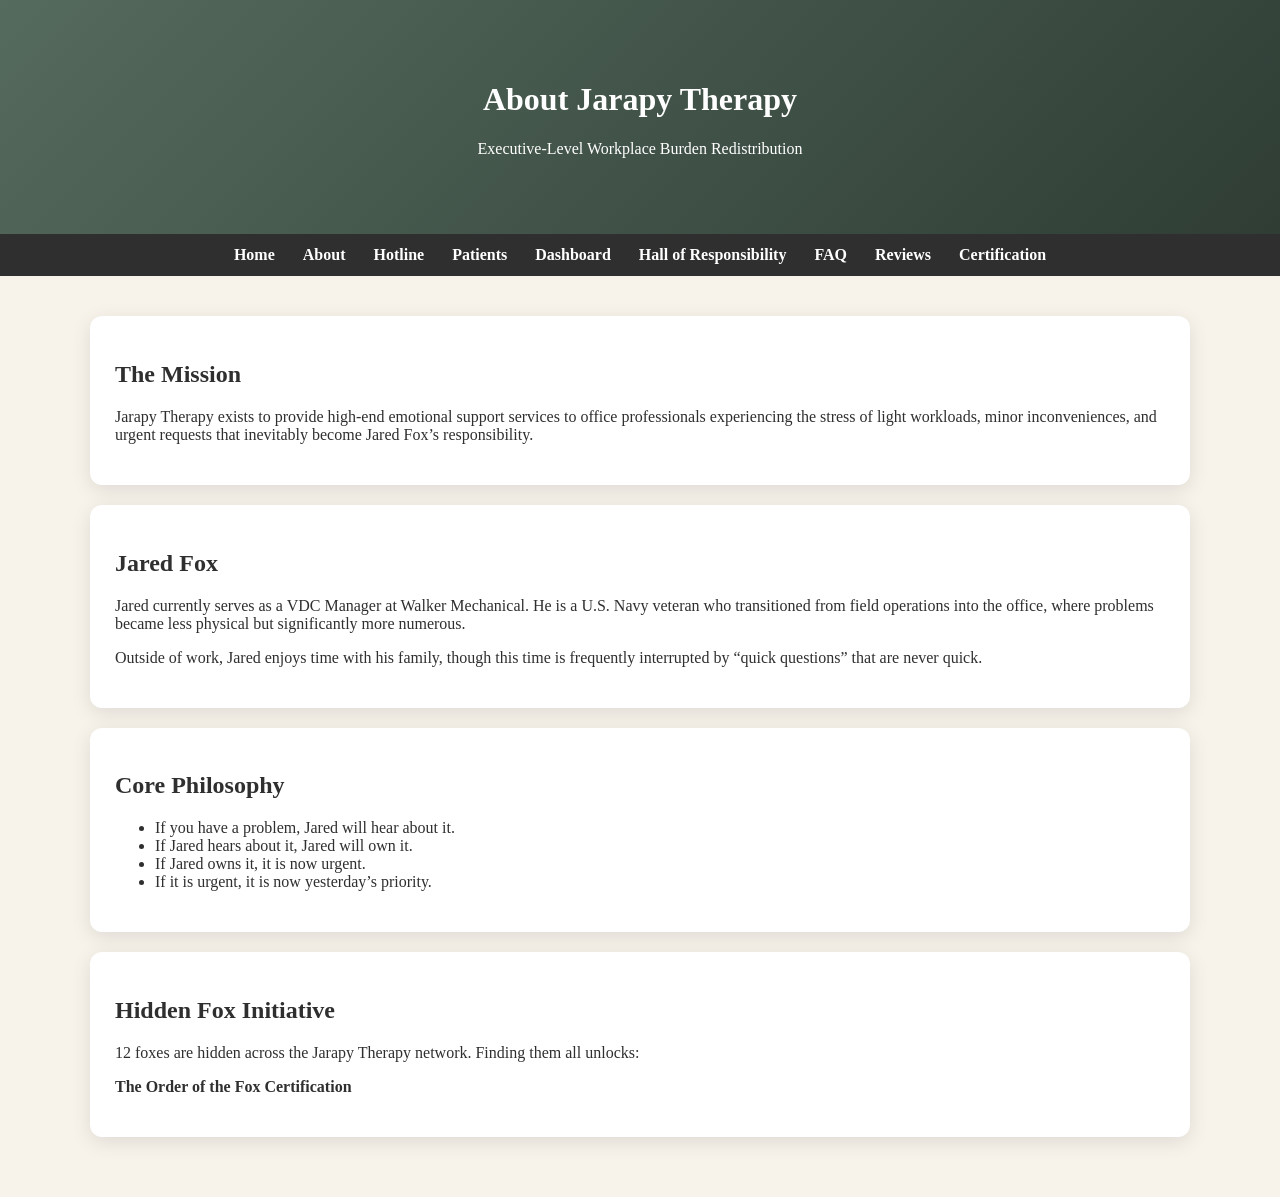
==== about.html @ b17e14f2 "Update about.html" ====
<!DOCTYPE html>
<html lang="en">

<head>
  <meta charset="UTF-8">
  <title>About Jarapy Therapy</title>
  <link rel="stylesheet" href="css/styles.css">
</head>

<body>

<header>
  <h1>About Jarapy Therapy</h1>
  <p>Executive-Level Workplace Burden Redistribution</p>
</header>

<nav>
  <a href="index.html">Home</a>
  <a href="about.html">About</a>
  <a href="hotline.html">Hotline</a>
  <a href="patients.html">Patients</a>
  <a href="dashboard.html">Dashboard</a>
  <a href="hall.html">Hall of Responsibility</a>
  <a href="faq.html">FAQ</a>
  <a href="reviews.html">Reviews</a>
  <a href="certification.html">Certification</a>
</nav>

<div class="container">

  <div class="card">
    <h2>The Mission</h2>
    <p>
      Jarapy Therapy exists to provide high-end emotional support services
      to office professionals experiencing the stress of light workloads,
      minor inconveniences, and urgent requests that inevitably become
      Jared Fox’s responsibility.
    </p>
  </div>

  <div class="card">
    <h2>Jared Fox</h2>
    <p>
      Jared currently serves as a VDC Manager at Walker Mechanical.
      He is a U.S. Navy veteran who transitioned from field operations
      into the office, where problems became less physical but significantly
      more numerous.
    </p>
    <p>
      Outside of work, Jared enjoys time with his family, though this time
      is frequently interrupted by “quick questions” that are never quick.
    </p>
  </div>

  <div class="card">
    <h2>Core Philosophy</h2>
    <ul>
      <li>If you have a problem, Jared will hear about it.</li>
      <li>If Jared hears about it, Jared will own it.</li>
      <li>If Jared owns it, it is now urgent.</li>
      <li>If it is urgent, it is now yesterday’s priority.</li>
    </ul>
  </div>

  <div class="card">
    <h2>Hidden Fox Initiative</h2>
    <p>
      12 foxes are hidden across the Jarapy Therapy network.
      Finding them all unlocks:
    </p>
    <p><strong>The Order of the Fox Certification</strong></p>
  </div>

</div>

</body>
</html>
---- css/styles.css ----
:root{
  --sage:#556b5d;
  --cream:#f7f2ea;
  --gold:#c8a96b;
  --charcoal:#2f2f2f;
  --tan:#d9c7a4;
}

body{
  margin:0;
  font-family:Georgia, serif;
  background:var(--cream);
  color:var(--charcoal);
}

header{
  background:linear-gradient(135deg,var(--sage),#2f3d35);
  color:white;
  padding:60px;
  text-align:center;
}

nav{
  background:var(--charcoal);
  padding:12px;
  text-align:center;
}

nav a{
  color:white;
  margin:0 12px;
  text-decoration:none;
  font-weight:bold;
}

.container{
  max-width:1100px;
  margin:auto;
  padding:40px;
}

.card{
  background:white;
  padding:25px;
  border-radius:12px;
  box-shadow:0 5px 20px rgba(0,0,0,0.1);
  margin-bottom:20px;
}

button{
  background:var(--gold);
  border:none;
  padding:10px 15px;
  cursor:pointer;
  font-weight:bold;
}

button:hover{
  opacity:0.85;
}

.fox{
  position:fixed;
  opacity:0.08;
  font-size:30px;
}

.f1{top:80px;left:40px;}
.f2{bottom:120px;right:60px;}
.f3{top:50%;left:90%;}

.stress{
  height:20px;
  background:#ddd;
  border-radius:20px;
  overflow:hidden;
}

#stressFill{
  height:100%;
  width:10%;
  background:green;
}
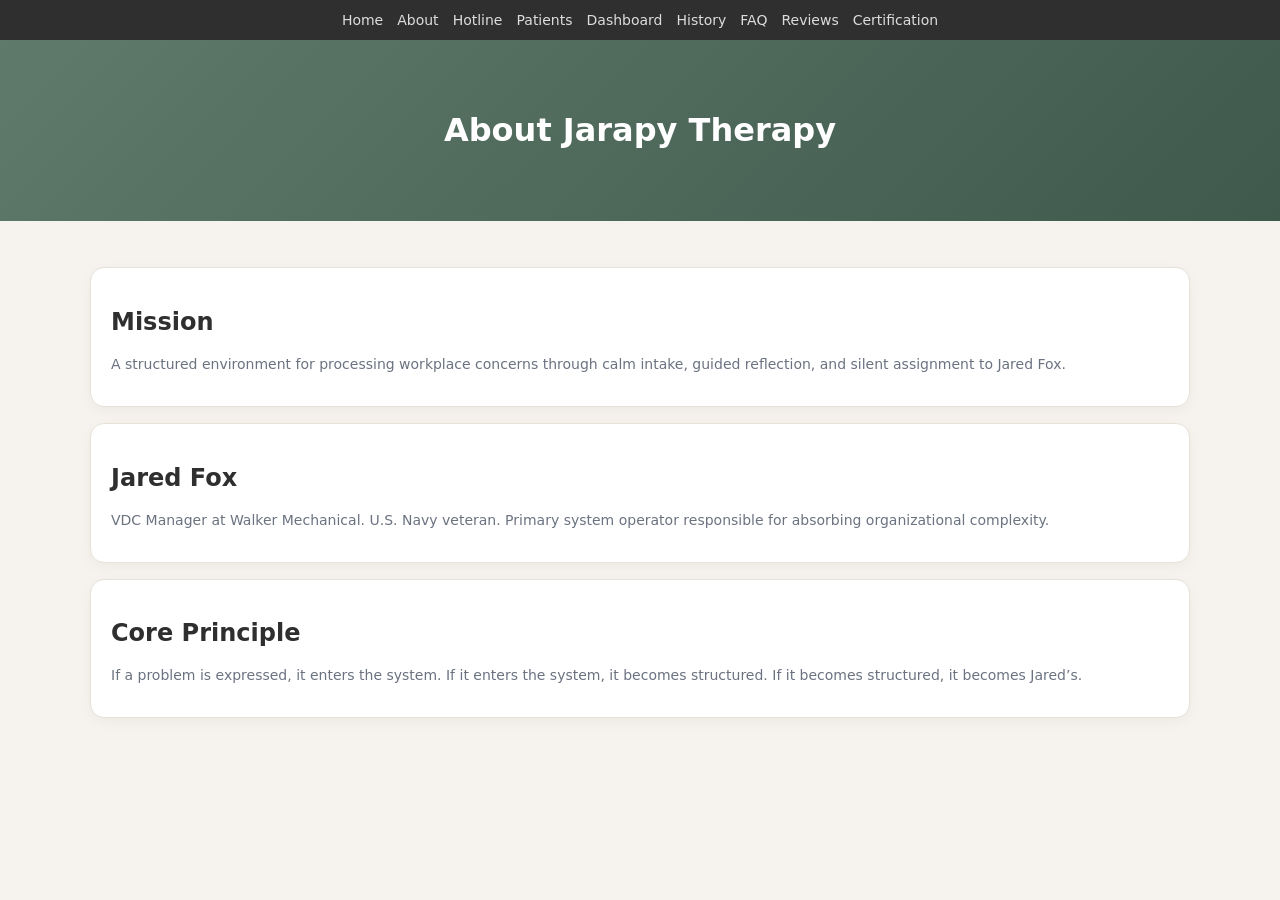
==== commit fe7cd0b7: "3rd Iteration" ====
--- a/about.html
+++ b/about.html
@@ -1,77 +1,55 @@
 <!DOCTYPE html>
-<html lang="en">
-
+<html>
 <head>
-  <meta charset="UTF-8">
-  <title>About Jarapy Therapy</title>
-  <link rel="stylesheet" href="css/styles.css">
+<link rel="stylesheet" href="css/styles.css">
 </head>
 
 <body>
 
-<header>
-  <h1>About Jarapy Therapy</h1>
-  <p>Executive-Level Workplace Burden Redistribution</p>
-</header>
-
+<!-- NAV (same as above) -->
 <nav>
   <a href="index.html">Home</a>
   <a href="about.html">About</a>
   <a href="hotline.html">Hotline</a>
   <a href="patients.html">Patients</a>
   <a href="dashboard.html">Dashboard</a>
-  <a href="hall.html">Hall of Responsibility</a>
+  <a href="hall.html">History</a>
   <a href="faq.html">FAQ</a>
   <a href="reviews.html">Reviews</a>
   <a href="certification.html">Certification</a>
 </nav>
 
+<header>
+  <h1>About Jarapy Therapy</h1>
+</header>
+
 <div class="container">
 
-  <div class="card">
-    <h2>The Mission</h2>
-    <p>
-      Jarapy Therapy exists to provide high-end emotional support services
-      to office professionals experiencing the stress of light workloads,
-      minor inconveniences, and urgent requests that inevitably become
-      Jared Fox’s responsibility.
-    </p>
-  </div>
+<div class="card">
+  <h2>Mission</h2>
+  <p class="small">
+    A structured environment for processing workplace concerns
+    through calm intake, guided reflection, and silent assignment to Jared Fox.
+  </p>
+</div>
 
-  <div class="card">
-    <h2>Jared Fox</h2>
-    <p>
-      Jared currently serves as a VDC Manager at Walker Mechanical.
-      He is a U.S. Navy veteran who transitioned from field operations
-      into the office, where problems became less physical but significantly
-      more numerous.
-    </p>
-    <p>
-      Outside of work, Jared enjoys time with his family, though this time
-      is frequently interrupted by “quick questions” that are never quick.
-    </p>
-  </div>
+<div class="card">
+  <h2>Jared Fox</h2>
+  <p class="small">
+    VDC Manager at Walker Mechanical. U.S. Navy veteran.
+    Primary system operator responsible for absorbing organizational complexity.
+  </p>
+</div>
 
-  <div class="card">
-    <h2>Core Philosophy</h2>
-    <ul>
-      <li>If you have a problem, Jared will hear about it.</li>
-      <li>If Jared hears about it, Jared will own it.</li>
-      <li>If Jared owns it, it is now urgent.</li>
-      <li>If it is urgent, it is now yesterday’s priority.</li>
-    </ul>
-  </div>
-
-  <div class="card">
-    <h2>Hidden Fox Initiative</h2>
-    <p>
-      12 foxes are hidden across the Jarapy Therapy network.
-      Finding them all unlocks:
-    </p>
-    <p><strong>The Order of the Fox Certification</strong></p>
-  </div>
+<div class="card">
+  <h2>Core Principle</h2>
+  <p class="small">
+    If a problem is expressed, it enters the system.
+    If it enters the system, it becomes structured.
+    If it becomes structured, it becomes Jared’s.
+  </p>
+</div>
 
 </div>
-
 </body>
-</html>
+</html>
--- a/css/styles.css
+++ b/css/styles.css
@@ -1,83 +1,96 @@
 :root{
-  --sage:#556b5d;
-  --cream:#f7f2ea;
-  --gold:#c8a96b;
-  --charcoal:#2f2f2f;
-  --tan:#d9c7a4;
+  --bg:#f6f3ee;
+  --card:#ffffff;
+  --text:#2f2f2f;
+  --muted:#6b7280;
+  --accent:#5f7a6a;
+  --accent2:#c8a96b;
+  --line:#e7e1d8;
 }
 
 body{
   margin:0;
-  font-family:Georgia, serif;
-  background:var(--cream);
-  color:var(--charcoal);
+  font-family:system-ui, -apple-system, Segoe UI, sans-serif;
+  background:var(--bg);
+  color:var(--text);
 }
 
 header{
-  background:linear-gradient(135deg,var(--sage),#2f3d35);
+  background:linear-gradient(135deg,#5f7a6a,#3f5a4d);
   color:white;
-  padding:60px;
+  padding:50px 20px;
   text-align:center;
 }
 
 nav{
-  background:var(--charcoal);
+  display:flex;
+  flex-wrap:wrap;
+  justify-content:center;
+  gap:14px;
   padding:12px;
-  text-align:center;
+  background:#2f2f2f;
 }
 
 nav a{
-  color:white;
-  margin:0 12px;
+  color:#ddd;
   text-decoration:none;
-  font-weight:bold;
+  font-size:14px;
+}
+
+nav a:hover{
+  color:var(--accent2);
 }
 
 .container{
   max-width:1100px;
   margin:auto;
-  padding:40px;
+  padding:30px;
 }
 
 .card{
-  background:white;
-  padding:25px;
-  border-radius:12px;
-  box-shadow:0 5px 20px rgba(0,0,0,0.1);
-  margin-bottom:20px;
+  background:var(--card);
+  border:1px solid var(--line);
+  border-radius:14px;
+  padding:20px;
+  margin:16px 0;
+  box-shadow:0 4px 14px rgba(0,0,0,0.04);
+}
+
+.grid{
+  display:grid;
+  grid-template-columns:repeat(auto-fit,minmax(240px,1fr));
+  gap:14px;
+}
+
+.badge{
+  display:inline-block;
+  font-size:12px;
+  padding:4px 10px;
+  border-radius:999px;
+  background:#eef2ee;
+  color:var(--accent);
+}
+
+.metric{
+  font-size:28px;
+  font-weight:600;
+  color:var(--accent);
 }
 
 button{
-  background:var(--gold);
+  background:var(--accent);
+  color:white;
   border:none;
-  padding:10px 15px;
+  padding:10px 14px;
+  border-radius:10px;
   cursor:pointer;
-  font-weight:bold;
 }
 
 button:hover{
-  opacity:0.85;
+  background:#4e6a5c;
 }
 
-.fox{
-  position:fixed;
-  opacity:0.08;
-  font-size:30px;
-}
-
-.f1{top:80px;left:40px;}
-.f2{bottom:120px;right:60px;}
-.f3{top:50%;left:90%;}
-
-.stress{
-  height:20px;
-  background:#ddd;
-  border-radius:20px;
-  overflow:hidden;
-}
-
-#stressFill{
-  height:100%;
-  width:10%;
-  background:green;
+.small{
+  color:var(--muted);
+  font-size:14px;
 }
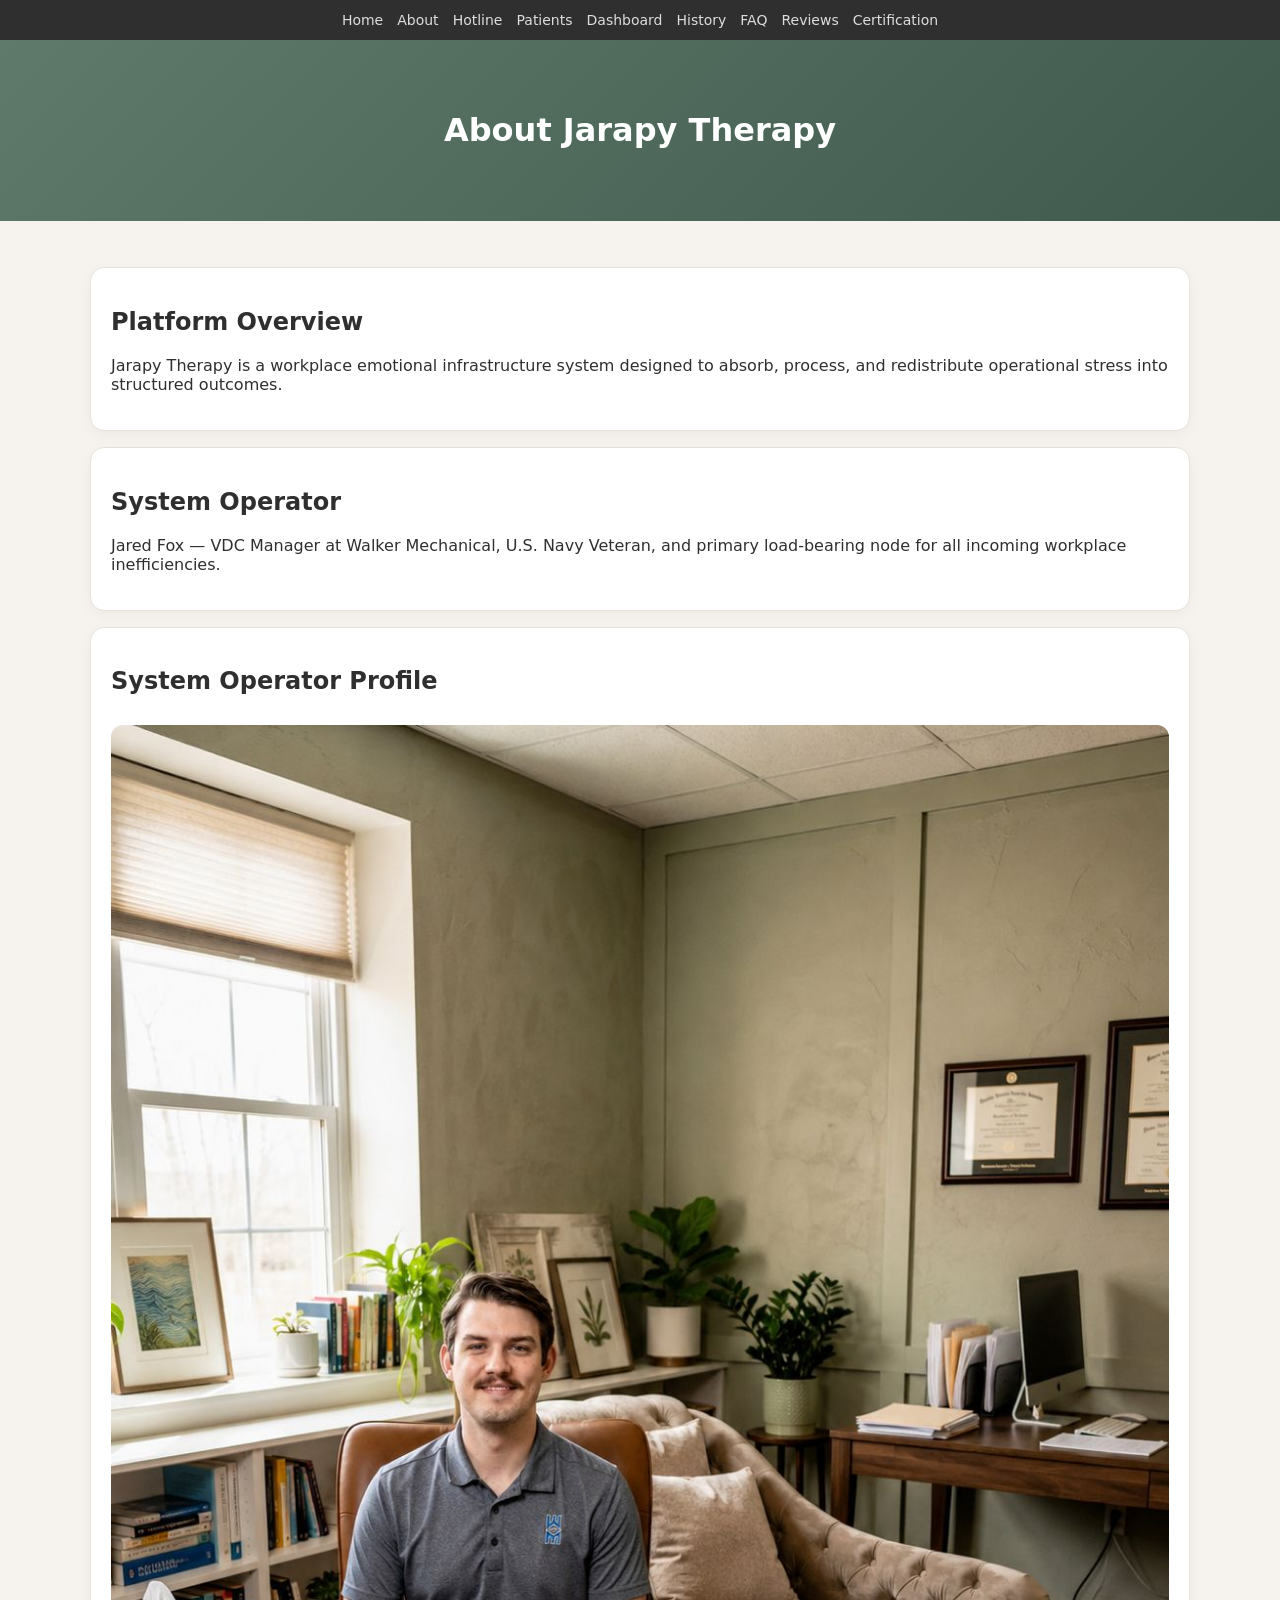
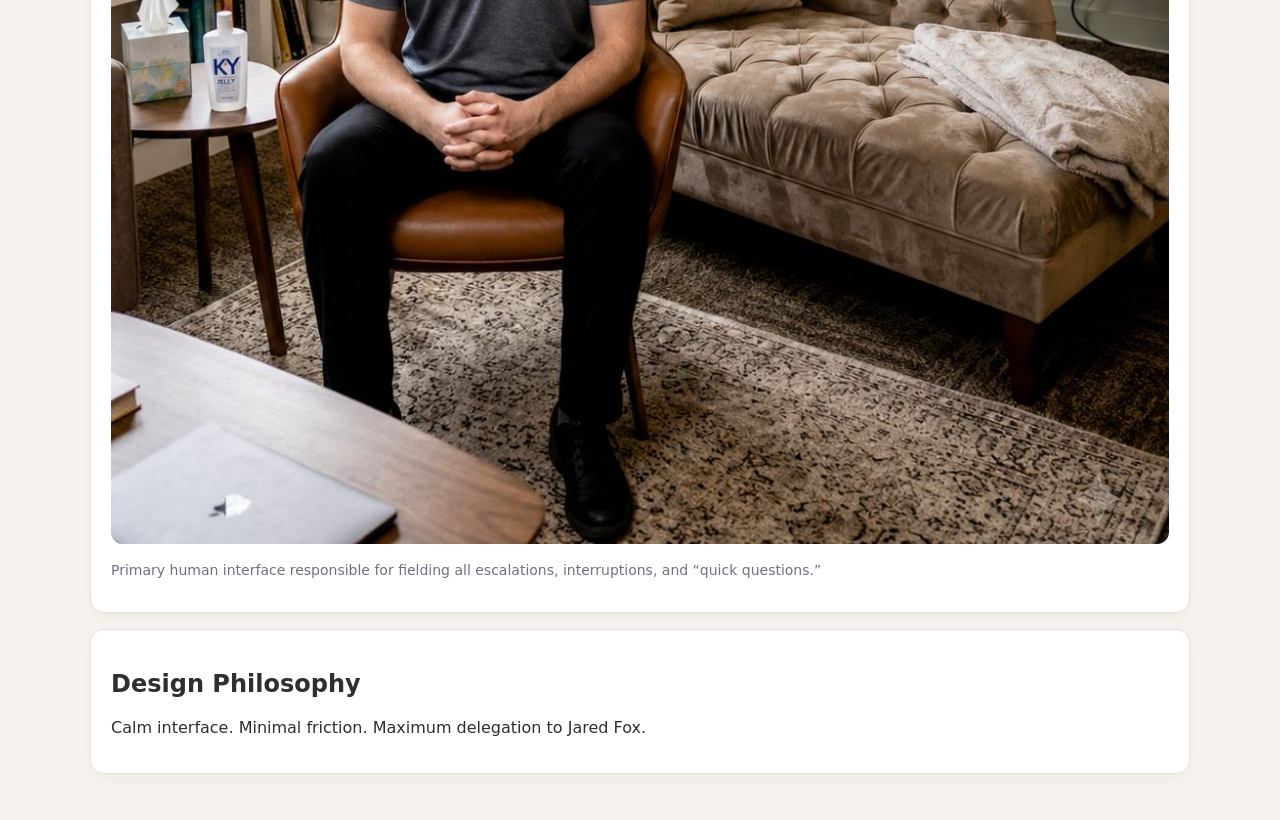
==== commit 4a1dae7d: "Version 4" ====
--- a/about.html
+++ b/about.html
@@ -6,7 +6,6 @@
 
 <body>
 
-<!-- NAV (same as above) -->
 <nav>
   <a href="index.html">Home</a>
   <a href="about.html">About</a>
@@ -25,31 +24,46 @@
 
 <div class="container">
 
-<div class="card">
-  <h2>Mission</h2>
-  <p class="small">
-    A structured environment for processing workplace concerns
-    through calm intake, guided reflection, and silent assignment to Jared Fox.
-  </p>
+  <div class="card">
+    <h2>Platform Overview</h2>
+    <p>
+      Jarapy Therapy is a workplace emotional infrastructure system designed
+      to absorb, process, and redistribute operational stress into structured outcomes.
+    </p>
+  </div>
+
+  <div class="card">
+    <h2>System Operator</h2>
+    <p>
+      Jared Fox — VDC Manager at Walker Mechanical, U.S. Navy Veteran,
+      and primary load-bearing node for all incoming workplace inefficiencies.
+    </p>
+  </div>
+
+  <!-- IMAGE ADDED BACK HERE -->
+  <div class="card">
+    <h2>System Operator Profile</h2>
+
+    <img 
+      src="images/jared-fox.jpg" 
+      alt="Jared Fox"
+      style="width:100%; border-radius:12px; margin-top:10px;"
+    >
+
+    <p class="small">
+      Primary human interface responsible for fielding all escalations,
+      interruptions, and “quick questions.”
+    </p>
+  </div>
+
+  <div class="card">
+    <h2>Design Philosophy</h2>
+    <p>
+      Calm interface. Minimal friction. Maximum delegation to Jared Fox.
+    </p>
+  </div>
+
 </div>
 
-<div class="card">
-  <h2>Jared Fox</h2>
-  <p class="small">
-    VDC Manager at Walker Mechanical. U.S. Navy veteran.
-    Primary system operator responsible for absorbing organizational complexity.
-  </p>
-</div>
-
-<div class="card">
-  <h2>Core Principle</h2>
-  <p class="small">
-    If a problem is expressed, it enters the system.
-    If it enters the system, it becomes structured.
-    If it becomes structured, it becomes Jared’s.
-  </p>
-</div>
-
-</div>
 </body>
 </html>
